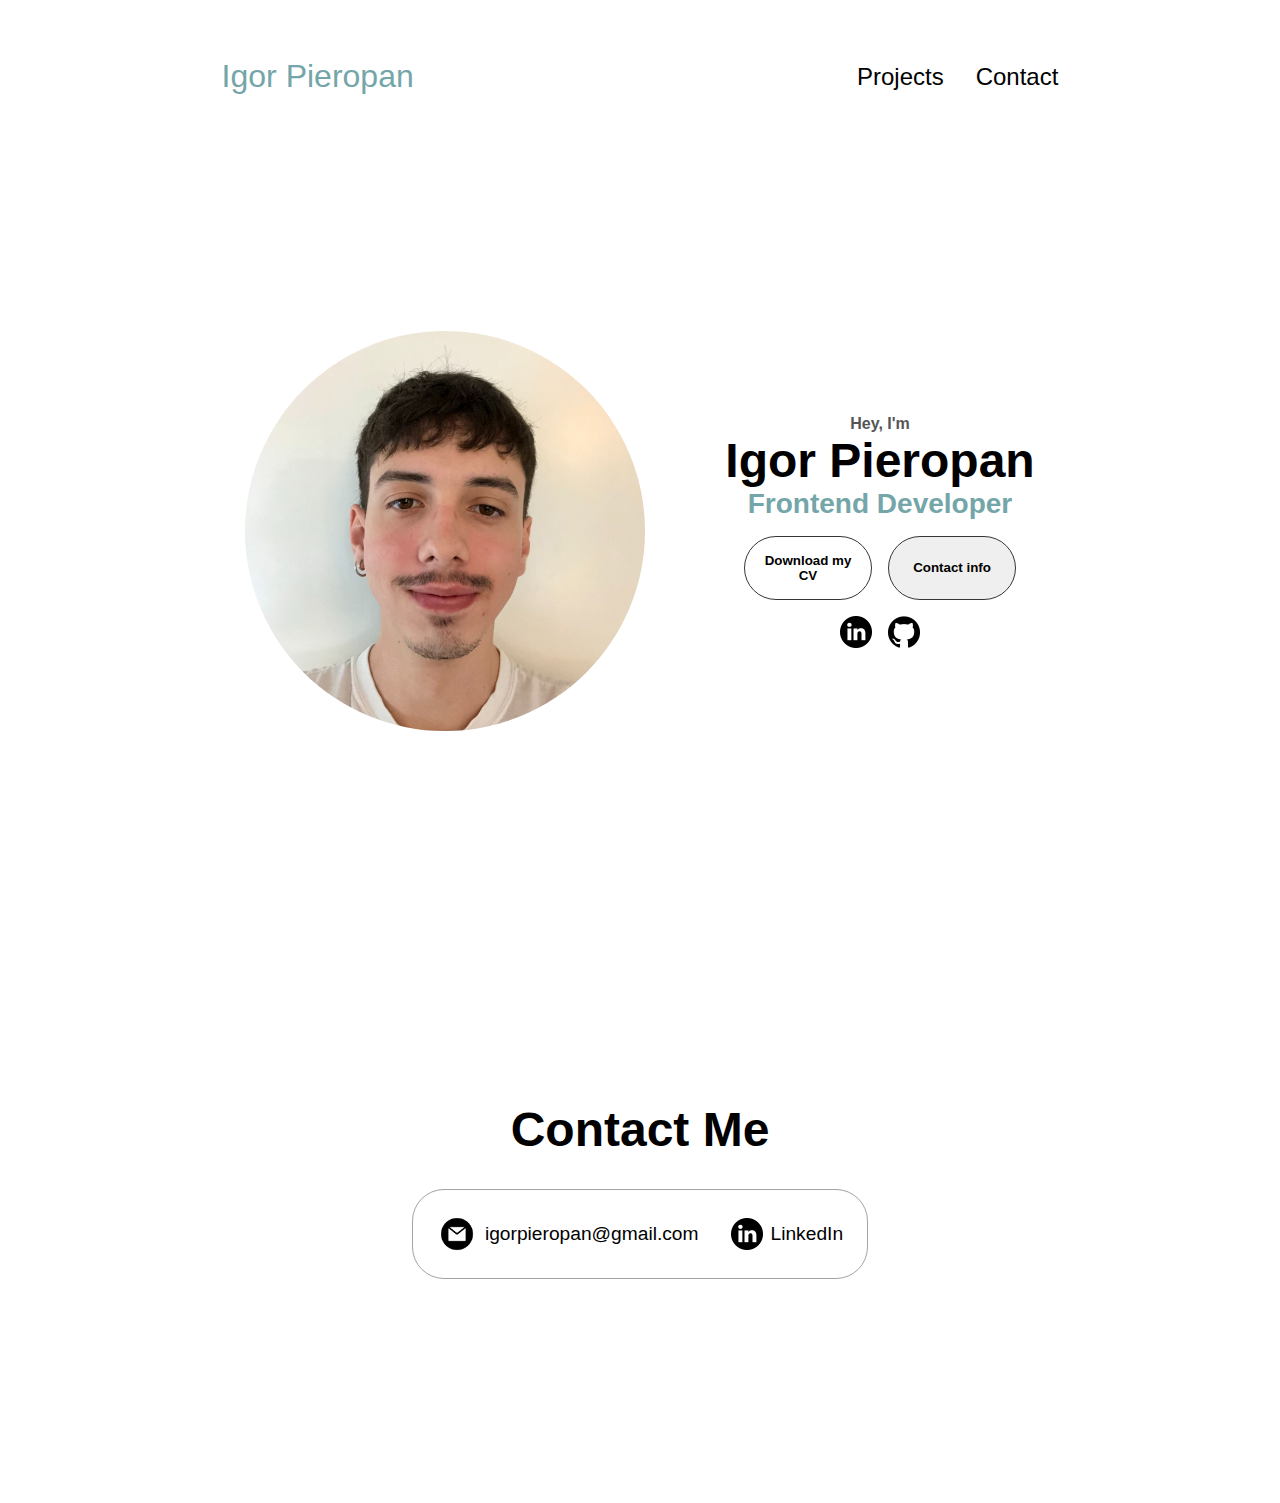
==== index.html @ eaf068c1 "wip" ====
<!DOCTYPE html>
<html lang="en">
	<head>
		<meta charset="UTF-8" />
		<meta name="viewport" content="width=device-width, initial-scale=1.0" />
		<title>My Portifolio</title>
		<link rel="stylesheet" href="style.css" />
		<link rel="stylesheet" href="mediaqueries.css" />
	</head>
	<body>
		<nav id="desktop-nav">
			<div class="logo">Igor Pieropan</div>
			<div>
				<ul class="nav-links">
					<li><a href="#Projects">Projects</a></li> <!-- In progress -->
					<li><a href="#contact">Contact</a></li>
				</ul>
			</div>
		</nav>
		<nav id="mob-nav">
			<div class="logo">Igor Pieropan</div>
			<div class="mob-menu">
				<div class="mob-icon" onclick="toggleMenu()">
					<span></span>
					<span></span>
					<span></span>
				</div>
				<div class="menu-links">
					<li><a href="https://github.com/ipieropan" target="_blank" onclick="toggleMenu()">Projects</a></li> <!-- In progress // github link to my profile -->
					<li><a href="#contact" onclick="toggleMenu()">Contact</a></li>
				</div>
			</div>
		</nav>
		<section id="profile">
			<div class="pic-container">
				<img
					src="assets/profilepic3.jpg"
					alt="Igor Pieropan profile pic"
					style="border-radius: 50%"
				/>
			</div>
			<div class="profile-text">
				<p class="profile-text1">Hey, I'm</p>
				<h1 class="title">Igor Pieropan</h1>
				<p class="profile-text2">Frontend Developer</p>
				<div class="btn-container">
					<button
						class="btn btn-color-2"
						onclick="window.open('./assets/cv_igor_pieropan.docx')"
					>
						Download my CV
					</button>
					<button class="btn btn-color-1" onclick="location.href='./#contact'">
						Contact info
					</button>
				</div>
				<div id="socials-container">
					<img
						src="assets/linkedin.png"
						alt="linkedin"
						class="icon"
						onclick="window.open('https://www.linkedin.com/in/igor-pieropan-131ab2205/')"
					/>
					<img
						src="assets/github.png"
						alt="github"
						class="icon"
						onclick="window.open('https://github.com/ipieropan')"
					/>
				</div>
			</div>
		</section>
		<section id="contact">
			<h1 class="title">Contact Me</h1>
			<div class="contact-upper">
				<div class="contact-container">
					<img
						src="./assets/email.png"
						alt="Email icon"
						class="icon contact-icon email-icon"
					/>
					<p>
						<a href="mailto:igorpieropan@gmail.com">igorpieropan@gmail.com</a>
					</p>
				</div>
				<div class="contact-container">
					<img
						src="./assets/linkedin.png"
						alt="LinkedIn icon"
						class="linkedin-icon-contact"
					/>
					<p>
						<a href="https://www.linkedin.com/in/igor-pieropan-131ab2205/"
							>LinkedIn</a
						>
					</p>
				</div>
			</div>
		</section>
		<script src="script.js"></script>
	</body>
</html>
---- style.css ----
/* General */


*{
    margin: 0;
    padding: 0;
}

body{
    font-family: Arial, Helvetica, sans-serif;
}

html{
    scroll-behavior: smooth; 
    /* makes the links go to the  */
}

p{
    color: #555555;
}

a, .btn{
    transition: all 300ms ease;
}

/* desktop nav */

nav, .nav-links{
    display: flex;
}

nav{
    justify-content: space-around;
    align-items: center;
    height: 17vh;
}

.nav-links{
    gap: 2rem;
    list-style: none;
    font-size: 1.5rem;
}

a{
    color: #000000;
    text-decoration: none;
    text-decoration-color: #ffffff;
}

a:hover{
    color: #74A6A9;
    text-decoration: underline;
    text-underline-offset: 1rem;
    text-decoration-color: #b5b5b5;
}

.logo{
    font-size: 2rem;
    color: #74A6A9;
}

.logo:hover{
    cursor: default;
}

/* mobile menu */

#mob-nav{
    display: none;
}

.mob-menu{
    position: relative;
    display: inline-block;
}

.mob-icon{
    display: flex;
    flex-direction: column;
    justify-content: space-between;
    height: 24px;
    width: 30px;
    cursor: pointer;
}

.mob-icon span{
    width: 100%;
    height: 2px;
    background-color: #000000;
    transition: all 0.3 ease-in-out;
}

.menu-links{
    position: absolute;
    top: 100%;
    right: 0%;
    background-color: #ffffff;
    width: fit-content;
    max-height: 0;
    overflow: hidden;
    transition: all 0.3 ease-in-out;
}

.menu-links a{
    display: block;
    padding: 10px;
    text-align: center;
    font-size: 1.5rem;
    color: #000000;
    text-decoration: none;
    transition: all 0.3 ease-in-out;
}

.menu-links li{
    list-style: none;

}

.menu-links.open{
    max-height: 300px;
}

.mob-icon.open span:first-child{
    transform: rotate(45deg) translate(10px, 5px)
}

.mob-icon.open span:nth-child(2){
    opacity: 0;
}

.mob-icon.open span:last-child{
    transform: rotate(-45deg) translate(10px, -5px)
}

.mob-icon span:first-child{
    transform: none;
    opacity: 1;
}

/* Profile section */

section{
    padding-top: 4vh;
    height: 96vh;
    margin: 0 10px;
    box-sizing: border-box;
    min-height: fit-content;
}

.section-container{
    display: flex;
}

#profile{
    display: flex;
    justify-content: center;
    gap: 5rem;
    height: 80vh;
}

.pic-container{
    display: flex;
    height: 400px;
    width: 400px;
    margin: auto 0;
}

.profile-text{
    align-self: center;
    text-align: center;
}

.profile-text p{
    font-weight: 600;
}

.profile-text1{
    text-align: center;
}

.profile-text2{
    font-size: 1.75rem;
    margin-bottom: 1rem;
    color: #74A6A9;
}

.title{
    font-size: 3rem;
    text-align: center;
}

#socials-container {
  display: flex;
  justify-content: center;
  margin-top: 1rem;
  gap: 1rem;
}

/* Icons */

.icon{
    cursor: pointer;
    height: 2rem;
}

.icon:hover{
    height: 2.5rem;
}

/* BUTTONS */

.btn-container {
  display: flex;
  justify-content: center;
  gap: 1rem;
}

.btn {
  font-weight: 600;
  transition: all 300ms ease;
  padding: 1rem;
  width: 8rem;
  border-radius: 2rem;
}

.btn-color-1,
.btn-color-2 {
  border: #353535 0.1rem solid;
}

.btn-color-1:hover,
.btn-color-2:hover {
  cursor: pointer;
  background: #74A6A9;
  color: #ffffff;
}


.btn-color-1:hover {
  background: #000000;
}

.btn-color-2 {
  background: none;
}

.btn-color-2:hover {
  border: #ffffff 0.1rem solid;
}

.btn-container {
  gap: 1rem;
}

/* Contact styled */

#contact {
  display: flex;
  justify-content: center;
  flex-direction: column;
  height: 70vh;
}

.contact-upper {
  display: flex;
  justify-content: center;
  border-radius: 2rem;
  border: #353535 0.1rem solid;
  border-color: #a3a3a3;
  background: (250, 250, 250);
  margin: 2rem auto;
  padding: 0.5rem;
}

.contact-container {
  display: flex;
  align-items: center;
  justify-content: center;
  gap: 0.5rem;
  margin: 1rem;
}

.contact-container p {
  font-size: larger;
}

.contact-icon {
  cursor: default;
}

.email-icon {
  height: 2.5rem;
}

.linkedin-icon-contact {
  height: 2rem;
}
---- mediaqueries.css ----
@media screen and (max-width: 1200px) {
    #desktop-nav{
        display: none;
    }

    #mob-nav{
        display: flex;
    }
}

@media screen and (max-width: 1200px) {
  #desktop-nav {
    display: none;
  }
  #mob-nav {
    display: flex;
  }
  #profile,
  .section-container {
    display: block;
  }
  .arrow {
    display: none;
  }
  section,
  .section-container {
    height: fit-content;
  }
  section {
    margin: 0 5%;
  }
}

@media screen and (max-width: 600px) {
  #contact {
    height: 40vh;
  }
  #profile {
    height: 83vh;
    margin-bottom: 0;
  }
  .contact-upper,
  .btn-container {
    flex-wrap: wrap;
  }
  .contact-container {
    margin: 0;
  }
  .contact-container p,
  .nav-links li a {
    font-size: 1rem;
  }
  .logo {
    font-size: 1.5rem;
  }
  .nav-links {
    flex-direction: column;
    gap: 0.5rem;
    text-align: center;
  }
  .title {
    font-size: 2rem;
  }
  .text-container {
    text-align: justify;
  }
  .linkedin-icon-contact{
    height: 1.5rem;
  }
  .email-icon{
    height: 2rem;
  }
}
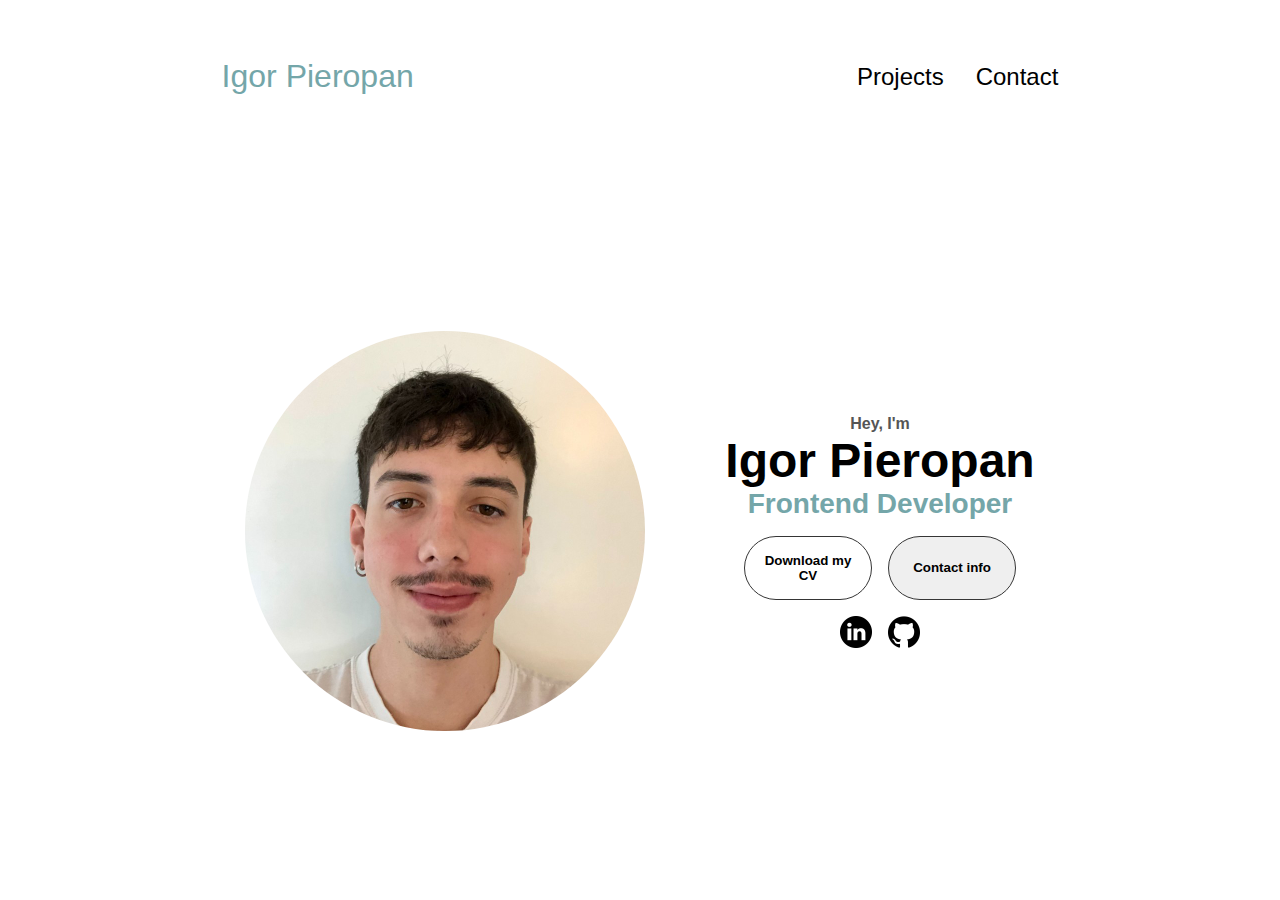
==== commit 5fcf4c49: "wip" ====
--- a/index.html
+++ b/index.html
@@ -13,7 +13,7 @@
 			<div>
 				<ul class="nav-links">
 					<li><a href="#Projects">Projects</a></li> <!-- In progress -->
-					<li><a href="#contact">Contact</a></li>
+					<li><a href="contact.html">Contact</a></li>
 				</ul>
 			</div>
 		</nav>
@@ -27,7 +27,7 @@
 				</div>
 				<div class="menu-links">
 					<li><a href="https://github.com/ipieropan" target="_blank" onclick="toggleMenu()">Projects</a></li> <!-- In progress // github link to my profile -->
-					<li><a href="#contact" onclick="toggleMenu()">Contact</a></li>
+					<li><a href="contact.html" onclick="toggleMenu()">Contact</a></li>
 				</div>
 			</div>
 		</nav>
@@ -70,33 +70,6 @@
 				</div>
 			</div>
 		</section>
-		<section id="contact">
-			<h1 class="title">Contact Me</h1>
-			<div class="contact-upper">
-				<div class="contact-container">
-					<img
-						src="./assets/email.png"
-						alt="Email icon"
-						class="icon contact-icon email-icon"
-					/>
-					<p>
-						<a href="mailto:igorpieropan@gmail.com">igorpieropan@gmail.com</a>
-					</p>
-				</div>
-				<div class="contact-container">
-					<img
-						src="./assets/linkedin.png"
-						alt="LinkedIn icon"
-						class="linkedin-icon-contact"
-					/>
-					<p>
-						<a href="https://www.linkedin.com/in/igor-pieropan-131ab2205/"
-							>LinkedIn</a
-						>
-					</p>
-				</div>
-			</div>
-		</section>
 		<script src="script.js"></script>
 	</body>
 </html>
